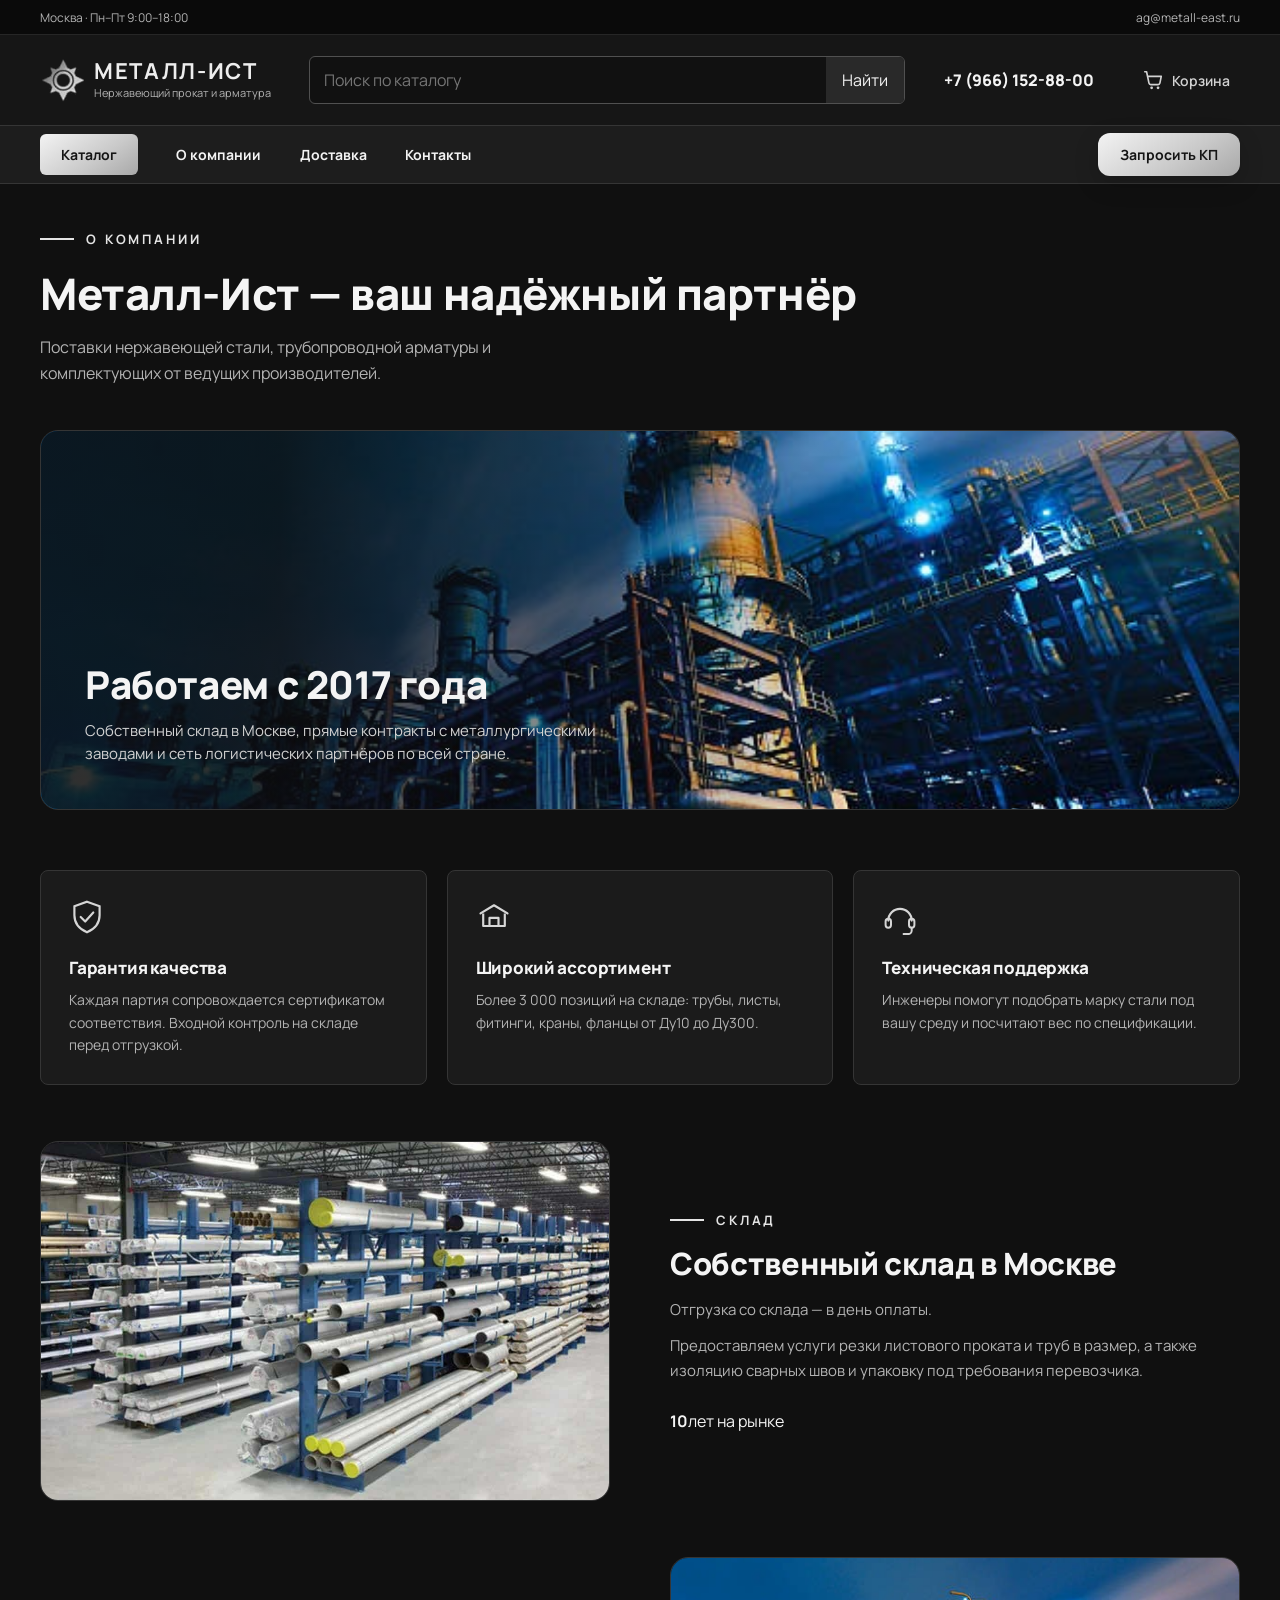
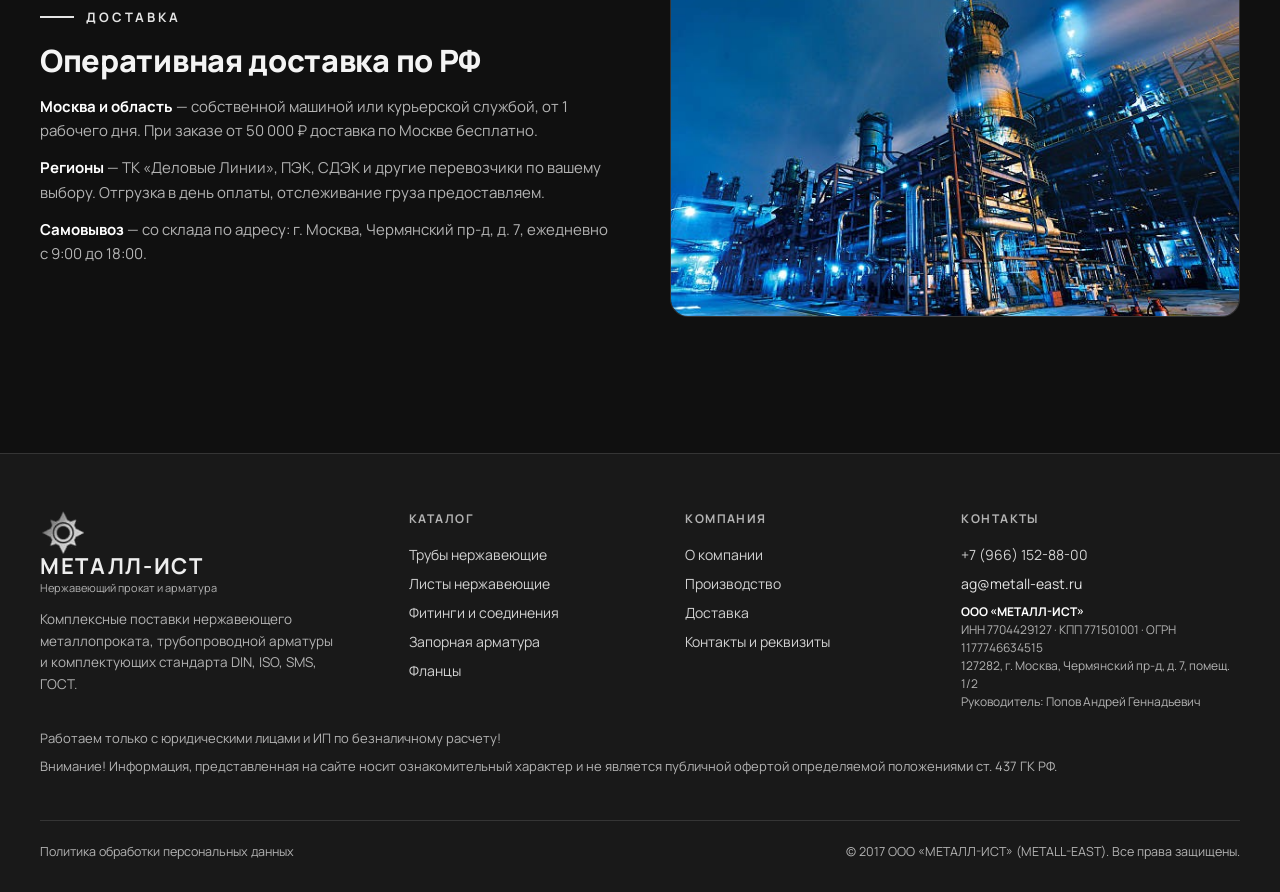
==== about.html @ 7d37d030 "Show shutoff valve subcategory folders on section page" ====
<!DOCTYPE html>
<html lang="ru">
<head>
<meta charset="UTF-8">
<meta name="viewport" content="width=device-width, initial-scale=1.0">
<title>О компании — МЕТАЛЛ-ИСТ</title>
<meta name="description" content="Металл-Ист — поставщик нержавеющей стали и трубопроводной арматуры с 2016 года. Склад в Москве, доставка по всей России.">
<link rel="preconnect" href="https://fonts.googleapis.com">
<link href="https://fonts.googleapis.com/css2?family=Inter:wght@400;500;600;700;800&family=Manrope:wght@400;500;600;700;800&display=swap" rel="stylesheet">
<link rel="stylesheet" href="css/style.css?v=tube-photos-20">
</head>
<body>
<div id="site-header"></div>

<div class="page">
  <div class="container">
    <div class="page-head">
      <div class="eyebrow">О компании</div>
      <h1>Металл-Ист — ваш надёжный партнёр</h1>
      <p>Поставки нержавеющей стали, трубопроводной арматуры и комплектующих от ведущих производителей.</p>
    </div>

    <div class="about-hero">
      <img src="img/plant.jpg" alt="Производство">
      <div class="ah-text">
        <h2>Работаем с 2017 года</h2>
        <p>Собственный склад в Москве, прямые контракты с металлургическими заводами и сеть логистических партнёров по всей стране.</p>
      </div>
    </div>

    <div class="values-grid">
      <div class="value-card">
        <svg width="36" height="36" viewBox="0 0 40 40" fill="none"><path d="M20 3l14 5v10c0 9-6 15.5-14 19C12 33.5 6 27 6 18V8l14-5z" stroke="#d6d6d6" stroke-width="2.4"/><path d="M13 20l5 5 9-10" stroke="#d6d6d6" stroke-width="2.4" stroke-linecap="round" stroke-linejoin="round"/></svg>
        <h3>Гарантия качества</h3>
        <p>Каждая партия сопровождается сертификатом соответствия. Входной контроль на складе перед отгрузкой.</p>
      </div>
      <div class="value-card">
        <svg width="36" height="36" viewBox="0 0 40 40" fill="none"><path d="M5 16L20 7l15 9" stroke="#d6d6d6" stroke-width="2.4" stroke-linecap="round" stroke-linejoin="round"/><path d="M8 16v14h24V16" stroke="#d6d6d6" stroke-width="2.4" stroke-linejoin="round"/><path d="M15 30v-9h10v9" stroke="#d6d6d6" stroke-width="2.4" stroke-linejoin="round"/></svg>
        <h3>Широкий ассортимент</h3>
        <p>Более 3 000 позиций на складе: трубы, листы, фитинги, краны, фланцы от Ду10 до Ду300.</p>
      </div>
      <div class="value-card">
        <svg width="36" height="36" viewBox="0 0 40 40" fill="none"><path d="M7 24a13 13 0 0 1 26 0" stroke="#d6d6d6" stroke-width="2.4" stroke-linecap="round"/><rect x="4" y="22" width="6" height="10" rx="3" fill="none" stroke="#d6d6d6" stroke-width="2.2"/><rect x="30" y="22" width="6" height="10" rx="3" fill="none" stroke="#d6d6d6" stroke-width="2.2"/><path d="M33 32v3a4 4 0 0 1-4 4h-5" stroke="#d6d6d6" stroke-width="2.2" stroke-linecap="round"/></svg>
        <h3>Техническая поддержка</h3>
        <p>Инженеры помогут подобрать марку стали под вашу среду и посчитают вес по спецификации.</p>
      </div>
    </div>

    <div class="two-col" id="production">
      <img src="img/warehouse.jpg" alt="Склад Металл-Ист">
      <div>
        <div class="eyebrow">Склад</div>
        <h2 style="margin-top:16px">Собственный склад в Москве</h2>
        <p>Отгрузка со склада — в день оплаты.</p>
        <p>Предоставляем услуги резки листового проката и труб в размер, а также изоляцию сварных швов и упаковку под требования перевозчика.</p>
        <div class="stats" style="margin-top:26px">
          <div class="stat"><b>10</b><span>лет на рынке</span></div>
        </div>
      </div>
    </div>

    <div class="two-col" id="delivery">
      <div>
        <div class="eyebrow">Доставка</div>
        <h2 style="margin-top:16px">Оперативная доставка по РФ</h2>
        <p><b style="color:#fff">Москва и область</b> — собственной машиной или курьерской службой, от 1 рабочего дня. При заказе от 50 000 ₽ доставка по Москве бесплатно.</p>
        <p><b style="color:#fff">Регионы</b> — ТК «Деловые Линии», ПЭК, СДЭК и другие перевозчики по вашему выбору. Отгрузка в день оплаты, отслеживание груза предоставляем.</p>
        <p><b style="color:#fff">Самовывоз</b> — со склада по адресу: г. Москва, Чермянский пр-д, д. 7, ежедневно с 9:00 до 18:00.</p>
      </div>
      <img src="img/plant.jpg" alt="Логистика">
    </div>
  </div>
</div>

<div id="site-footer"></div>
<script src="js/data.js?v=valve-folders-25"></script>
<script src="js/layout.js?v=consent-19"></script>
<script src="js/main.js?v=consent-19"></script>
</body>
</html>
---- css/style.css ----
:root {
  --bg: #101010;
  --bg2: #191919;
  --panel: #1b1b1b;
  --line: #353535;
  --accent: #e4e4e4;
  --accent-dark: #ababab;
  --text: #f4f4f4;
  --muted: #b3b3b3;
  --radius: 8px;
  --btn-grad: linear-gradient(145deg, #f3f3f3, #c9c9c9 60%, #a8a8a8);
  --btn-text: #151515;
  --glow: rgba(0, 0, 0, .18);
  --glow-hover: rgba(255, 255, 255, .1);
  --card-hover-border: #8e8e8e;
  --hero-glow: rgba(255, 255, 255, .07);
}

/* Базовый сброс */
* { margin: 0; padding: 0; box-sizing: border-box; }
html { scroll-behavior: smooth; }
body {
  font-family: 'Manrope', 'Inter', system-ui, sans-serif;
  background: var(--bg);
  color: var(--text);
  -webkit-font-smoothing: antialiased;
  overflow-x: hidden;
  transition: background-color .3s ease, color .3s ease;
}
a { color: inherit; text-decoration: none; }
ul { list-style: none; }
img { display: block; max-width: 100%; }
.container { max-width: 1400px; margin: 0 auto; padding: 0 40px; }
h1, h2, h3 { font-weight: 800; letter-spacing: -.01em; }

/* ==========================================================================
   HEADER / НАВИГАЦИЯ
   ========================================================================== */
/* Кнопки */
.btn {
  display: inline-flex;
  align-items: center;
  gap: 10px;
  padding: 12px 22px;
  border-radius: 12px;
  font-weight: 700;
  font-size: 14px;
  border: none;
  cursor: pointer;
  transition: transform .2s, box-shadow .2s, background .2s, filter .2s;
  white-space: nowrap;
  font-family: inherit;
}
.btn-blue {
  background: var(--btn-grad);
  color: var(--btn-text);
  box-shadow: 0 8px 24px var(--glow);
}
.btn-blue:hover {
  transform: translateY(-2px);
  box-shadow: 0 12px 32px var(--glow-hover);
  filter: brightness(1.06);
}
.btn-ghost { background: rgba(255, 255, 255, .06); color: var(--text); border: 1px solid var(--line); }
.btn-ghost:hover { background: rgba(255, 255, 255, .12); }
.btn-white { background: #fff; color: #101010; }
.btn-white:hover { transform: translateY(-2px); box-shadow: 0 12px 30px rgba(255, 255, 255, .15); }

/* Корзина */
.cart-link { position: relative; display: flex; align-items: center; gap: 8px; font-size: 14px; font-weight: 600; color: #d2d2d2; padding: 10px; border-radius: 10px; transition: background .2s; }
.cart-link:hover { background: rgba(255, 255, 255, .07); }
.cart-count {
  position: absolute;
  top: 2px; right: 2px;
  min-width: 18px; height: 18px;
  border-radius: 9px;
  background: var(--accent);
  color: var(--btn-text);
  font-size: 11px; font-weight: 800;
  display: flex; align-items: center; justify-content: center;
  padding: 0 5px;
}
.cart-count:empty { display: none; }

/* Типографика страниц */
.page { padding: 46px 0 80px; min-height: 100vh; }
.page-head { margin-bottom: 44px; }
.eyebrow { display: flex; align-items: center; gap: 12px; color: var(--accent); font-size: 13px; font-weight: 700; letter-spacing: .22em; text-transform: uppercase; }
.eyebrow::before { content: ''; width: 34px; height: 2px; background: var(--accent); }
.page-head h1 { font-size: clamp(30px, 3.4vw, 48px); margin-top: 16px; }
.page-head p { color: var(--muted); margin-top: 12px; max-width: 560px; line-height: 1.6; }

.about-visual { position: relative; border-radius: 18px; overflow: hidden; height: 430px; border: 1px solid var(--line); }
.about-visual img { width: 100%; height: 100%; object-fit: cover; }
.about-visual::after { content: ''; position: absolute; inset: 0; background: linear-gradient(120deg, rgba(12, 12, 12, .35), transparent 45%, var(--hero-glow)); }
.about-visual .badge { position: absolute; left: 22px; bottom: 22px; z-index: 2; background: rgba(12, 12, 12, .82); backdrop-filter: blur(8px); border: 1px solid var(--line); border-radius: 12px; padding: 14px 18px; }
.badge b { font-size: 15px; }
.badge span { display: block; font-size: 12px; color: var(--muted); margin-top: 2px; }

/* CTA полоса */
.cta-band { padding: 80px 0; background: linear-gradient(120deg, rgba(255, 255, 255, .10), rgba(255, 255, 255, .02)), var(--bg2); border-top: 1px solid var(--line); border-bottom: 1px solid var(--line); }
.cta-inner { display: flex; align-items: center; justify-content: space-between; gap: 32px; flex-wrap: wrap; }
.cta-inner h2 { font-size: clamp(24px, 2.4vw, 34px); max-width: 520px; line-height: 1.2; }

/* ==========================================================================
   СТРАНИЦА КАТАЛОГА (CATALOG.HTML)
   ========================================================================== */
.products-grid { display: grid; grid-template-columns: repeat(3, 1fr); gap: 20px; }
.product-card { border: 1px solid var(--line); border-radius: var(--radius); background: linear-gradient(160deg, rgba(255, 255, 255, .05), rgba(255, 255, 255, .015)); overflow: hidden; display: flex; flex-direction: column; transition: transform .25s, border-color .25s, box-shadow .25s; }
.product-card:hover { transform: translateY(-4px); border-color: var(--card-hover-border); box-shadow: 0 12px 30px rgba(0, 0, 0, .35); }
.product-card .p-img { height: 200px; display: flex; align-items: center; justify-content: center; background: radial-gradient(300px 140px at 50% 60%, rgba(255, 255, 255, .10), transparent 70%), #10161f; padding: 16px; }
.product-card .p-img img { max-height: 100%; object-fit: contain; border-radius: 8px; }
.product-card .p-img img.photo { object-fit: cover; width: 100%; height: 100%; border-radius: 8px; }
.p-body { padding: 18px; display: flex; flex-direction: column; flex: 1; }
.p-cat { font-size: 11px; color: var(--accent); font-weight: 700; text-transform: uppercase; letter-spacing: .1em; transition: color .3s; }
.p-name { font-size: 16px; font-weight: 700; margin: 8px 0 6px; line-height: 1.3; }
.p-spec { font-size: 13px; color: var(--muted); line-height: 1.5; flex: 1; }
.p-foot { display: flex; align-items: center; justify-content: space-between; margin-top: 16px; gap: 10px; }
.p-price { font-size: 18px; font-weight: 800; white-space: nowrap; }
.p-price small { font-size: 12px; color: var(--muted); font-weight: 600; }
.empty { grid-column: 1/-1; text-align: center; color: var(--muted); padding: 60px 0; font-size: 15px; }

/* ==========================================================================
   КАРТОЧКА ТОВАРА (PRODUCT.HTML)
   ========================================================================== */
.product-layout { display: grid; grid-template-columns: 1fr 1fr; gap: 60px; align-items: start; }
.product-gallery { border: 1px solid var(--line); border-radius: 18px; background: radial-gradient(400px 300px at 50% 55%, rgba(255, 255, 255, .08), transparent 70%), #10161f; height: 440px; display: flex; align-items: center; justify-content: center; padding: 30px; }
.product-gallery img { max-height: 100%; object-fit: contain; border-radius: 12px; }
.product-gallery img.photo { object-fit: cover; width: 100%; height: 100%; }
.product-info .p-cat { font-size: 12px; }
.product-info h1 { font-size: clamp(26px, 2.6vw, 38px); margin: 12px 0 14px; line-height: 1.15; }
.product-info > p { color: var(--muted); line-height: 1.65; font-size: 15px; }
.spec-table { width: 100%; border-collapse: collapse; margin: 26px 0; font-size: 14px; }
.spec-table td { padding: 11px 0; border-bottom: 1px solid var(--line); }
.spec-table td:first-child { color: var(--muted); width: 45%; }
.spec-table td:last-child { font-weight: 600; }
.buy-row { display: flex; align-items: center; gap: 16px; flex-wrap: wrap; }
.qty { display: flex; align-items: center; border: 1px solid var(--line); border-radius: 12px; overflow: hidden; }
.qty button { width: 44px; height: 48px; background: rgba(255, 255, 255, .05); border: none; color: #fff; font-size: 20px; cursor: pointer; transition: background .2s; }
.qty button:hover { background: rgba(255, 255, 255, .12); }
.qty input { width: 54px; text-align: center; background: transparent; border: none; color: #fff; font-size: 16px; font-weight: 700; outline: none; font-family: inherit; }
.product-price { font-size: 32px; font-weight: 800; }
.product-price small { font-size: 14px; color: var(--muted); font-weight: 600; }
.back-link { color: var(--muted); font-size: 14px; display: inline-flex; align-items: center; gap: 8px; margin-bottom: 24px; transition: color .2s; }
.back-link:hover { color: #fff; }

/* ==========================================================================
   КОРЗИНА (CART.HTML)
   ========================================================================== */
.cart-layout { display: grid; grid-template-columns: 1fr 380px; gap: 40px; align-items: start; }
.cart-items { display: flex; flex-direction: column; gap: 16px; }
.cart-item { display: grid; grid-template-columns: 96px 1fr auto; gap: 18px; align-items: center; border: 1px solid var(--line); border-radius: var(--radius); padding: 16px; background: var(--panel); }
.cart-item .ci-img { width: 96px; height: 96px; border-radius: 10px; background: #10161f; display: flex; align-items: center; justify-content: center; overflow: hidden; }
.cart-item .ci-img img { max-width: 86%; max-height: 86%; object-fit: contain; }
.ci-name { font-size: 15px; font-weight: 700; }
.ci-spec { font-size: 12.5px; color: var(--muted); margin-top: 4px; }
.ci-price { font-size: 15px; font-weight: 800; margin-top: 8px; white-space: nowrap; }
.ci-controls { display: flex; align-items: center; gap: 14px; }
.ci-controls .qty button { width: 34px; height: 38px; font-size: 16px; }
.ci-controls .qty input { width: 40px; font-size: 14px; }
.ci-remove { background: none; border: none; color: var(--muted); cursor: pointer; font-size: 13px; text-decoration: underline; margin-top: 8px; }
.ci-remove:hover { color: #ff6b6b; }
.cart-summary { border: 1px solid var(--line); border-radius: var(--radius); padding: 26px; background: var(--panel); position: sticky; top: 104px; }
.cart-summary h3 { font-size: 18px; margin-bottom: 18px; }
.sum-row { display: flex; justify-content: space-between; font-size: 14px; color: #d2d2d2; padding: 9px 0; }
.sum-row.total { border-top: 1px solid var(--line); margin-top: 10px; padding-top: 16px; font-size: 18px; font-weight: 800; color: #fff; }
.cart-empty { text-align: center; padding: 80px 0; color: var(--muted); }
.cart-empty h2 { margin-bottom: 12px; color: #fff; }

/* ==========================================================================
   О КОМПАНИИ (ABOUT.HTML)
   ========================================================================== */
.about-hero { border-radius: 18px; overflow: hidden; position: relative; height: 380px; margin-bottom: 60px; border: 1px solid var(--line); }
.about-hero img { width: 100%; height: 100%; object-fit: cover; }
.about-hero::after { content: ''; position: absolute; inset: 0; background: linear-gradient(90deg, rgba(12, 12, 12, .85) 20%, transparent 70%); }
.about-hero .ah-text { position: absolute; left: 44px; bottom: 44px; z-index: 2; max-width: 520px; }
.about-hero .ah-text h2 { font-size: clamp(26px, 3vw, 40px); line-height: 1.15; }
.about-hero .ah-text p { color: #d2d2d2; margin-top: 12px; line-height: 1.55; font-size: 15px; }
.values-grid { display: grid; grid-template-columns: repeat(3, 1fr); gap: 20px; margin: 56px 0; }
.value-card { border: 1px solid var(--line); border-radius: var(--radius); padding: 28px; background: var(--panel); }
.value-card h3 { font-size: 17px; margin: 16px 0 10px; }
.value-card p { color: var(--muted); font-size: 14px; line-height: 1.6; }
.two-col { display: grid; grid-template-columns: 1fr 1fr; gap: 60px; align-items: center; margin: 56px 0; }
.two-col img { border-radius: 18px; border: 1px solid var(--line); width: 100%; height: 360px; object-fit: cover; }
.two-col h2 { font-size: clamp(24px, 2.4vw, 34px); margin-bottom: 16px; line-height: 1.2; }
.two-col p { color: var(--muted); line-height: 1.65; font-size: 15px; }
.two-col p + p { margin-top: 12px; }

/* ==========================================================================
   КОНТАКТЫ (CONTACTS.HTML)
   ========================================================================== */
.contacts-grid { display: grid; grid-template-columns: 1fr 1fr; gap: 60px; align-items: start; }
.contact-block { border: 1px solid var(--line); border-radius: var(--radius); padding: 26px; background: var(--panel); margin-bottom: 18px; }
.contact-block h3 { font-size: 12px; margin-bottom: 12px; color: var(--muted); text-transform: uppercase; letter-spacing: .08em; }
.contact-block p, .contact-block a { font-size: 16px; font-weight: 600; line-height: 1.7; display: block; transition: color .2s; }
.contact-block a:hover { color: var(--accent); }
.requisites { font-size: 13px; color: var(--muted); line-height: 1.9; }
.form-card { border: 1px solid var(--line); border-radius: var(--radius); padding: 30px; background: var(--panel); }
.form-card h3 { font-size: 20px; margin-bottom: 6px; }
.form-card > p { color: var(--muted); font-size: 14px; margin-bottom: 20px; }
.field { margin-bottom: 14px; }
.field input, .field textarea { width: 100%; background: rgba(255, 255, 255, .05); border: 1px solid var(--line); border-radius: 10px; padding: 13px 16px; color: var(--text); font-size: 14px; font-family: inherit; outline: none; transition: border-color .2s; }
.field input:focus, .field textarea:focus { border-color: var(--accent); }
.form-note { font-size: 12px; color: var(--muted); margin-top: 12px; line-height: 1.5; }
.form-success { display: none; text-align: center; padding: 20px 0; }
.form-success b { display: block; font-size: 20px; margin: 14px 0 8px; }
.form-success p { color: var(--muted); font-size: 14px; }

/* ==========================================================================
   ПОДВАЛ (FOOTER)
   ========================================================================== */
footer { border-top: 1px solid var(--line); background: var(--bg2); padding: 56px 0 32px; transition: background .3s, border-color .3s; }
.footer-grid { display: grid; grid-template-columns: 1.4fr 1fr 1fr 1.2fr; gap: 44px; }
.footer-grid h4 { font-size: 12px; letter-spacing: .12em; text-transform: uppercase; color: var(--muted); margin-bottom: 18px; font-weight: 700; }
.footer-grid a { display: block; color: #d2d2d2; font-size: 14px; margin-bottom: 10px; transition: color .2s; }
.footer-grid a:hover { color: var(--accent); }
.footer-about p { color: var(--muted); font-size: 13.5px; line-height: 1.6; margin-top: 14px; max-width: 300px; }
.footer-bottom { margin-top: 44px; padding-top: 22px; border-top: 1px solid var(--line); display: flex; justify-content: space-between; gap: 16px; flex-wrap: wrap; color: var(--muted); font-size: 12.5px; }

/* ==========================================================================
   МОДАЛКА И TOAST-УВЕДОМЛЕНИЯ
   ========================================================================== */
.modal { position: fixed; inset: 0; z-index: 200; display: flex; align-items: center; justify-content: center; padding: 20px; visibility: hidden; opacity: 0; transition: opacity .25s, visibility .25s; }
.modal.open { visibility: visible; opacity: 1; }
.modal-backdrop { position: absolute; inset: 0; background: rgba(3, 5, 9, .75); backdrop-filter: blur(6px); }
.modal-box { position: relative; width: 100%; max-width: 440px; background: var(--bg2); border: 1px solid var(--line); border-radius: 18px; padding: 34px; transform: translateY(16px); transition: transform .25s, background .3s; }
.modal.open .modal-box { transform: translateY(0); }
.modal-box h3 { font-size: 22px; margin-bottom: 8px; }
.modal-box > p { color: var(--muted); font-size: 14px; margin-bottom: 22px; }
.modal-close { position: absolute; top: 16px; right: 16px; background: none; border: none; color: var(--muted); cursor: pointer; font-size: 22px; line-height: 1; }
.modal-close:hover { color: #fff; }

.toast { position: fixed; bottom: 28px; left: 50%; transform: translate(-50%, 80px); background: var(--bg2); border: 1px solid var(--line); border-radius: 12px; padding: 14px 22px; font-size: 14px; font-weight: 600; z-index: 300; transition: transform .3s; box-shadow: 0 12px 32px rgba(0, 0, 0, .5); }
.toast.show { transform: translate(-50%, 0); }

/* ==========================================================================
   АДАПТИВНОСТЬ ПОД ЭКРАНЫ
   ========================================================================== */
@media (max-width: 1100px) {
  .footer-grid { grid-template-columns: 1fr 1fr; }
  .products-grid { grid-template-columns: repeat(2, 1fr); }
  .cart-layout { grid-template-columns: 1fr; }
  .cart-summary { position: static; }
}

@media (max-width: 820px) {
  .about-grid, .product-layout, .contacts-grid, .two-col { grid-template-columns: 1fr; gap: 36px; }
  .values-grid { grid-template-columns: 1fr; }
  .container { padding: 0 20px; }
}

@media (max-width: 560px) {
  .footer-grid { grid-template-columns: 1fr; }
  .products-grid { grid-template-columns: 1fr; }
  .cart-item { grid-template-columns: 72px 1fr; }
  .ci-controls { grid-column: 1/-1; justify-content: space-between; }
}

.site-header { background: #161616; }
.service-bar { background: #0a0a0a; border-bottom: 1px solid #262626; }
.service-inner, .brand-row, .nav-row { display: flex; align-items: center; }
.service-inner { justify-content: space-between; min-height: 34px; font-size: 12px; color: var(--muted); }
.brand-row { min-height: 90px; gap: clamp(14px, 3vw, 40px); }
.logo { display: inline-flex; align-items: center; gap: 10px; flex-shrink: 0; }
.logo-mark { width: 44px; height: auto; }
.brand-name { display: grid; gap: 3px; }
.brand-name b { color: #ededed; font-size: 22px; line-height: 1; letter-spacing: .075em; }
.brand-name small { color: var(--muted); font-size: 11px; }
.site-search { display: flex; flex: 1; min-width: 0; border: 1px solid #505050; border-radius: 6px; overflow: hidden; background: #111; }
.site-search:focus-within { outline: 2px solid var(--accent); outline-offset: 2px; }
.site-search input, .site-search button { border: 0; font: inherit; }
.site-search input { min-width: 0; width: 100%; padding: 12px 14px; background: transparent; color: var(--text); }
.site-search input:focus { outline: none; }
.site-search button { padding: 0 16px; background: #292929; color: var(--text); cursor: pointer; }
.sales-phone { white-space: nowrap; font-weight: 800; }
.nav-bar { border-block: 1px solid var(--line); background: #1d1d1d; }
.nav-row { gap: clamp(16px, 3vw, 40px); min-height: 57px; }
.nav-row a { font-size: 14px; font-weight: 700; }
.nav-row a:hover, .range-head a:hover { text-decoration: underline; text-underline-offset: 5px; }
.nav-row .nav-catalog { background: var(--btn-grad); color: var(--btn-text); padding: 11px 21px; border-radius: 6px; }
.nav-row button { margin-left: auto; }
.site-header .cart-link { flex-shrink: 0; }

.home { padding-top: 26px; }
.home-top { display: grid; grid-template-columns: 225px minmax(0, 1fr); gap: 20px; }
.category-menu { border: 1px solid var(--line); border-radius: var(--radius); background: var(--panel); align-self: start; overflow: hidden; }
.category-menu h2 { padding: 17px; font-size: 15px; background: #252525; }
.category-menu a { display: flex; justify-content: space-between; gap: 8px; align-items: center; padding: 15px 17px; border-top: 1px solid var(--line); font-size: 14px; }
.category-menu a:hover { background: #2a2a2a; }
.category-menu a span { color: var(--muted); }
.steel-hero { min-height: 365px; display: grid; align-items: center; position: relative; isolation: isolate; overflow: hidden; border: 1px solid var(--line); border-radius: var(--radius); background: #181818; }
.steel-hero::before { content: ''; position: absolute; inset: 0; z-index: -1; background: linear-gradient(90deg,#101010 6%,rgba(16,16,16,.94) 31%,rgba(16,16,16,.53) 58%,rgba(16,16,16,.02) 100%), url('../img/hero-pipes.jpg') right center / cover no-repeat; }
.steel-hero-copy { max-width: 630px; padding: 38px clamp(22px, 4.2vw, 58px); }
.steel-hero h1 { font-size: clamp(34px, 4.1vw, 58px); line-height: 1.06; letter-spacing: -.04em; }
.steel-hero p { margin-top: 18px; max-width: 410px; color: #d4d4d4; line-height: 1.6; }
.steel-actions { display: flex; flex-wrap: wrap; gap: 10px; margin-top: 25px; }
.range { margin-top: 40px; }
.range-head { display: flex; justify-content: space-between; align-items: baseline; gap: 12px; margin-bottom: 16px; }
.range-head h2, .home-quote h2 { font-size: clamp(22px, 3vw, 34px); }
.range-head a { white-space: nowrap; font-size: 13px; color: var(--muted); }
.range-grid { display: grid; grid-template-columns: repeat(5, minmax(0, 1fr)); gap: 12px; }
.range-grid a { display: grid; grid-template-columns: 1fr auto; align-items: center; overflow: hidden; border: 1px solid var(--line); border-radius: var(--radius); background: var(--panel); }
.range-grid a:hover { border-color: var(--card-hover-border); }
.range-grid img { grid-column: 1 / -1; width: 100%; aspect-ratio: 1.65; object-fit: cover; border-bottom: 1px solid var(--line); }
.range-grid strong { padding: 14px 12px; }
.range-grid span { padding-right: 12px; color: var(--muted); }
.home-quote { display: flex; justify-content: space-between; align-items: center; gap: 20px; padding-block: 32px 46px; margin-top: 22px; }
.home-quote p { margin-top: 8px; color: var(--muted); line-height: 1.55; }

@media (max-width: 940px) {
  .cart-label { display: none; }
  .home-top { grid-template-columns: 190px minmax(0, 1fr); }
  .range-grid { grid-template-columns: repeat(3, minmax(0, 1fr)); }
}
@media (max-width: 690px) {
  .brand-row { display: grid; grid-template-columns: 1fr auto auto; gap: 8px; padding-block: 14px; }
  .brand-name b { font-size: 16px; }
  .brand-name small { display: none; }
  .logo-mark { width: 33px; }
  .sales-phone { font-size: 12px; }
  .site-search { grid-row: 2; grid-column: 1 / -1; }
  .nav-row { flex-wrap: wrap; gap: 12px 16px; padding-block: 10px; }
  .nav-row a { font-size: 12px; }
  .nav-row .nav-catalog { padding: 8px 12px; }
  .nav-row button { display: none; }
  .home-top { display: block; }
  .category-menu { display: none; }
  .steel-hero { min-height: 330px; }
  .steel-hero::before { background-position: center, 65% center; }
  .range-grid { grid-template-columns: repeat(2, minmax(0, 1fr)); }
  .home-quote { align-items: flex-start; flex-direction: column; }
}
@media (max-width: 365px) {
  .brand-row { grid-template-columns: 1fr auto; }
  .sales-phone { display: none; }
  .service-inner { font-size: 10px; }
}

.catalog-page { padding-top: 25px; }
.catalog-crumbs { display: flex; gap: 10px; margin-bottom: 20px; color: var(--muted); font-size: 13px; flex-wrap: wrap; }
.catalog-crumbs a:hover { color: var(--text); }
.catalog-layout { display: grid; grid-template-columns: 235px minmax(0, 1fr); align-items: start; gap: 22px; }
.catalog-sidebar { display: grid; gap: 16px; }
.catalog-sidebar [aria-current="page"], .catalog-types [aria-current="page"] { background: #383838; color: var(--text); font-weight: 800; }
.catalog-sidebar .catalog-subnav { padding: 10px 14px 10px 25px; font-size: 13px; }
.filters { display: grid; gap: 8px; padding: 16px; background: var(--panel); border: 1px solid var(--line); border-radius: var(--radius); }
.filters h2 { font-size: 15px; margin-bottom: 3px; }
.filters label, .catalog-controls label { color: var(--muted); font-size: 12px; }
.filters input, .catalog-page select { min-width: 0; padding: 9px; border: 1px solid #505050; border-radius: 5px; background: #151515; color: var(--text); color-scheme: dark; font: inherit; font-size: 13px; }
.filters button { justify-content: center; margin-top: 6px; padding-inline: 10px; }
.catalog-results .page-head { margin-bottom: 18px; }
.catalog-results .page-head h1 { margin-top: 0; font-size: clamp(27px, 3.3vw, 44px); }
.catalog-results .page-head p { margin-top: 6px; }
.catalog-sections { display: grid; grid-template-columns: repeat(3, minmax(0, 1fr)); gap: 9px; margin-bottom: 20px; }
.catalog-sections:empty { display: none; }
.catalog-types { display: flex; flex-wrap: wrap; }
.catalog-types a { padding: 8px 12px; border: 1px solid var(--line); border-radius: 5px; font-size: 13px; }
.catalog-types a:hover { border-color: var(--card-hover-border); }
.catalog-toolbar, .catalog-controls, .catalog-view { display: flex; align-items: center; gap: 9px; flex-wrap: wrap; }
.catalog-toolbar { justify-content: space-between; padding-block: 10px; border-top: 1px solid var(--line); color: var(--muted); font-size: 13px; }
.catalog-view { gap: 2px; padding: 2px; border: 1px solid var(--line); border-radius: 5px; }
.catalog-view button { color: var(--muted); background: transparent; border: 0; padding: 6px 9px; cursor: pointer; font: inherit; }
.catalog-view [aria-pressed="true"] { background: var(--accent); color: #151515; border-radius: 3px; }
.catalog-results .products-grid { gap: 10px; }
.catalog-results .p-img { background: #151515; }
.catalog-product-details .p-name { display: block; }
.catalog-product-details .p-name:hover { text-decoration: underline; }
.catalog-stock { font-size: 12px; color: var(--muted); margin-top: 6px; }
.catalog-results .p-foot { flex-wrap: wrap; }
.catalog-results .p-foot button { padding: 8px 12px; }
.catalog-results .catalog-list { grid-template-columns: minmax(0, 1fr); }
.catalog-list .product-card { display: grid; grid-template-columns: 116px minmax(0, 1fr); }
.catalog-list .product-card:hover { transform: none; }
.catalog-list .product-card .p-img { height: auto; min-height: 108px; padding: 8px; }
.catalog-list .p-img img { max-height: 105px; }
.catalog-list .p-body { display: grid; grid-template-columns: minmax(0, 1fr) auto; align-items: center; gap: 14px; padding: 12px 16px; }
.catalog-list .p-name { margin-block: 4px; }
.catalog-list .p-foot { justify-content: end; margin-top: 0; }

@media (max-width: 1020px) {
  .catalog-layout { grid-template-columns: 195px minmax(0, 1fr); }
}
@media (max-width: 750px) {
  .catalog-layout { grid-template-columns: minmax(0, 1fr); }
  .catalog-sidebar > .category-menu { display: none; }
  .filters { grid-template-columns: minmax(0, 1fr); }
}
@media (max-width: 540px) {
  .catalog-list .product-card { grid-template-columns: 82px minmax(0, 1fr); }
  .catalog-list .p-body { grid-template-columns: minmax(0, 1fr); gap: 8px; padding: 10px; }
  .catalog-list .p-foot { justify-content: space-between; }
}

.tube-reference-link { margin-bottom: 18px; }
.tube-reference-link a, .tube-reference-source a { text-decoration: underline; text-underline-offset: 4px; }
.tube-reference .page-head { margin-bottom: 24px; }
.tube-picker { grid-template-columns: minmax(0, 2fr) repeat(2, minmax(0, 1fr)) auto; align-items: end; }
.tube-picker label { display: grid; gap: 7px; min-width: 0; }
.tube-picker select { width: 100%; padding: 10px 8px; color: var(--text); background: #151515; border: 1px solid #505050; border-radius: 5px; font: inherit; color-scheme: dark; }
.tube-picker button:disabled { opacity: .5; cursor: default; }
.tube-reference-source { margin: 16px 0; color: var(--muted); font-size: 13px; }
.tube-reference-table caption { padding: 10px 0; text-align: left; font-weight: 700; }
.tube-reference-table th { border-bottom: 1px solid var(--line); text-align: left; padding: 10px; }
.tube-reference-table td { line-height: 1.6; }
@media (max-width: 850px) {
  .tube-picker { grid-template-columns: repeat(2, minmax(0, 1fr)); }
  .tube-picker label:first-child { grid-column: 1 / -1; }
}
@media (max-width: 440px) {
  .tube-picker { grid-template-columns: minmax(0, 1fr); }
}

.catalog-layout[hidden] { display: none; }
.catalog-overview-heading { display: flex; justify-content: space-between; align-items: center; gap: 12px; margin-bottom: 24px; }
.catalog-overview-heading h1 { font-size: clamp(34px, 4vw, 54px); line-height: 1.05; }
.catalog-overview-grid { display: grid; grid-template-columns: repeat(3, minmax(0, 1fr)); gap: 16px; }
.catalog-category { display: grid; grid-template-columns: minmax(0, 1fr) auto; align-items: start; gap: 14px; padding: 22px; border: 1px solid var(--line); border-radius: var(--radius); background: var(--panel); }
.catalog-category:hover { border-color: var(--card-hover-border); }
.catalog-category h2 { font-size: 19px; line-height: 1.25; }
.catalog-category-content p { margin: 5px 0 13px; color: var(--muted); font-size: 12px; }
.catalog-category ul { display: grid; gap: 7px; font-size: 14px; color: var(--muted); }
.catalog-category a:hover { color: var(--text); text-decoration: underline; text-underline-offset: 4px; }
.catalog-category-photo img { width: clamp(62px, 7vw, 96px); height: auto; aspect-ratio: 1; object-fit: cover; border-radius: 50%; border: 1px solid var(--line); }
.catalog-size-link { display: flex; justify-content: space-between; align-items: center; gap: 14px; margin-top: 18px; padding: 18px 22px; border: 1px solid var(--line); border-radius: var(--radius); background: var(--bg2); }
.catalog-size-link:hover { border-color: var(--card-hover-border); }
.catalog-size-link small { display: block; margin-top: 5px; color: var(--muted); }
@media (max-width: 1020px) { .catalog-overview-grid { grid-template-columns: repeat(2, minmax(0, 1fr)); } }
@media (max-width: 620px) {
  .catalog-overview-grid { grid-template-columns: minmax(0, 1fr); }
  .catalog-category { padding: 18px; }
  .catalog-category-photo img { width: 76px; }
  .catalog-overview-heading .btn { padding: 8px 11px; }
}

.catalog-folders-only .filters,
.catalog-folders-only .catalog-toolbar,
.catalog-folders-only .products-grid { display: none; }

.catalog-folders.catalog-overview-grid { gap: 12px; }
.catalog-folder {
  display: grid;
  grid-template-columns: auto minmax(0, 1fr) auto;
  align-items: center;
  gap: 12px;
  min-height: 88px;
  padding: 16px;
  background: var(--panel);
  border: 1px solid var(--line);
  border-radius: var(--radius);
}
.catalog-folder:hover, .catalog-folder:focus-visible { border-color: var(--card-hover-border); }
.catalog-folder svg, .catalog-folder span { color: var(--muted); }
.catalog-folder strong { font-size: 14px; line-height: 1.35; }

.catalog-nav-toggle {
  display: flex;
  justify-content: space-between;
  align-items: center;
  gap: 8px;
  width: 100%;
  padding: 15px 17px;
  border: 0;
  border-top: 1px solid var(--line);
  background: transparent;
  color: inherit;
  font: inherit;
  font-size: 14px;
  font-weight: 500;
  text-align: left;
  cursor: pointer;
}
.catalog-nav-toggle.is-current { background: #383838; font-weight: 800; }
.catalog-nav-toggle:hover { background: #444; }
.catalog-nav-toggle span { color: var(--muted); }
.catalog-nav-toggle[aria-expanded="true"] span { transform: rotate(90deg); }
.catalog-nav-subfolders[hidden] { display: none; }

.nav-row { position: relative; }
.nav-catalog-wrap { display: flex; align-items: center; align-self: stretch; }
.nav-catalog-panel {
  position: absolute;
  z-index: 20;
  top: 100%;
  left: 16px;
  right: 16px;
  max-height: min(65vh, 540px);
  overflow: auto;
  padding: 20px;
  background: #1d1d1d;
  border: 1px solid var(--line);
  border-radius: 8px;
  box-shadow: 0 12px 24px #0008;
}
.nav-catalog-panel[hidden] { display: none; }
.nav-catalog-grid { display: grid; grid-template-columns: repeat(5, minmax(0, 1fr)); gap: 18px; }
.nav-catalog-group ul { display: grid; gap: 9px; margin: 12px 0 0; padding: 0; list-style: none; }
.nav-catalog-group li a { color: var(--muted); font-weight: 500; }
.nav-catalog-all { display: inline-block; margin-top: 18px; }
@media (max-width: 940px) {
  .nav-catalog-grid { grid-template-columns: repeat(3, minmax(0, 1fr)); }
}
@media (max-width: 600px) {
  .nav-catalog-grid { grid-template-columns: repeat(2, minmax(0, 1fr)); }
  .nav-catalog-panel { padding: 14px; }
}

.personal-consent { margin: 12px 0; color: var(--muted); font-size: 13px; line-height: 1.5; }
.personal-consent label { display: flex; align-items: flex-start; gap: 8px; margin-bottom: 4px; color: var(--text); }
.personal-consent input { flex: 0 0 auto; margin-top: 3px; }
.personal-consent a, .personal-document a { text-decoration: underline; text-underline-offset: 3px; }
.personal-document p { max-width: 78ch; margin-bottom: 16px; line-height: 1.65; }
.modal-box { max-height: calc(100dvh - 40px); overflow-y: auto; }
.footer-notices { display: grid; gap: 8px; margin: 18px 0; color: var(--muted); font-size: 13px; line-height: 1.5; }

.catalog-folder-photo { width: 62px; height: 58px; object-fit: contain; }
.range-grid .tube-category-photo { object-fit: contain; background: #151515; }
.product-card .p-img:has(img[src^="img/tube-"]),
.product-gallery:has(img[src^="img/tube-"]),
.cart-item .ci-img:has(img[src^="img/tube-"]) { background: #151515; }

.catalog-folder-with-photo { grid-template-columns: minmax(0, 1fr) auto; }
.catalog-folder-with-photo .catalog-folder-photo {
  grid-column: 1 / -1;
  width: 100%;
  height: 155px;
  background: #151515;
  border-radius: 6px;
}
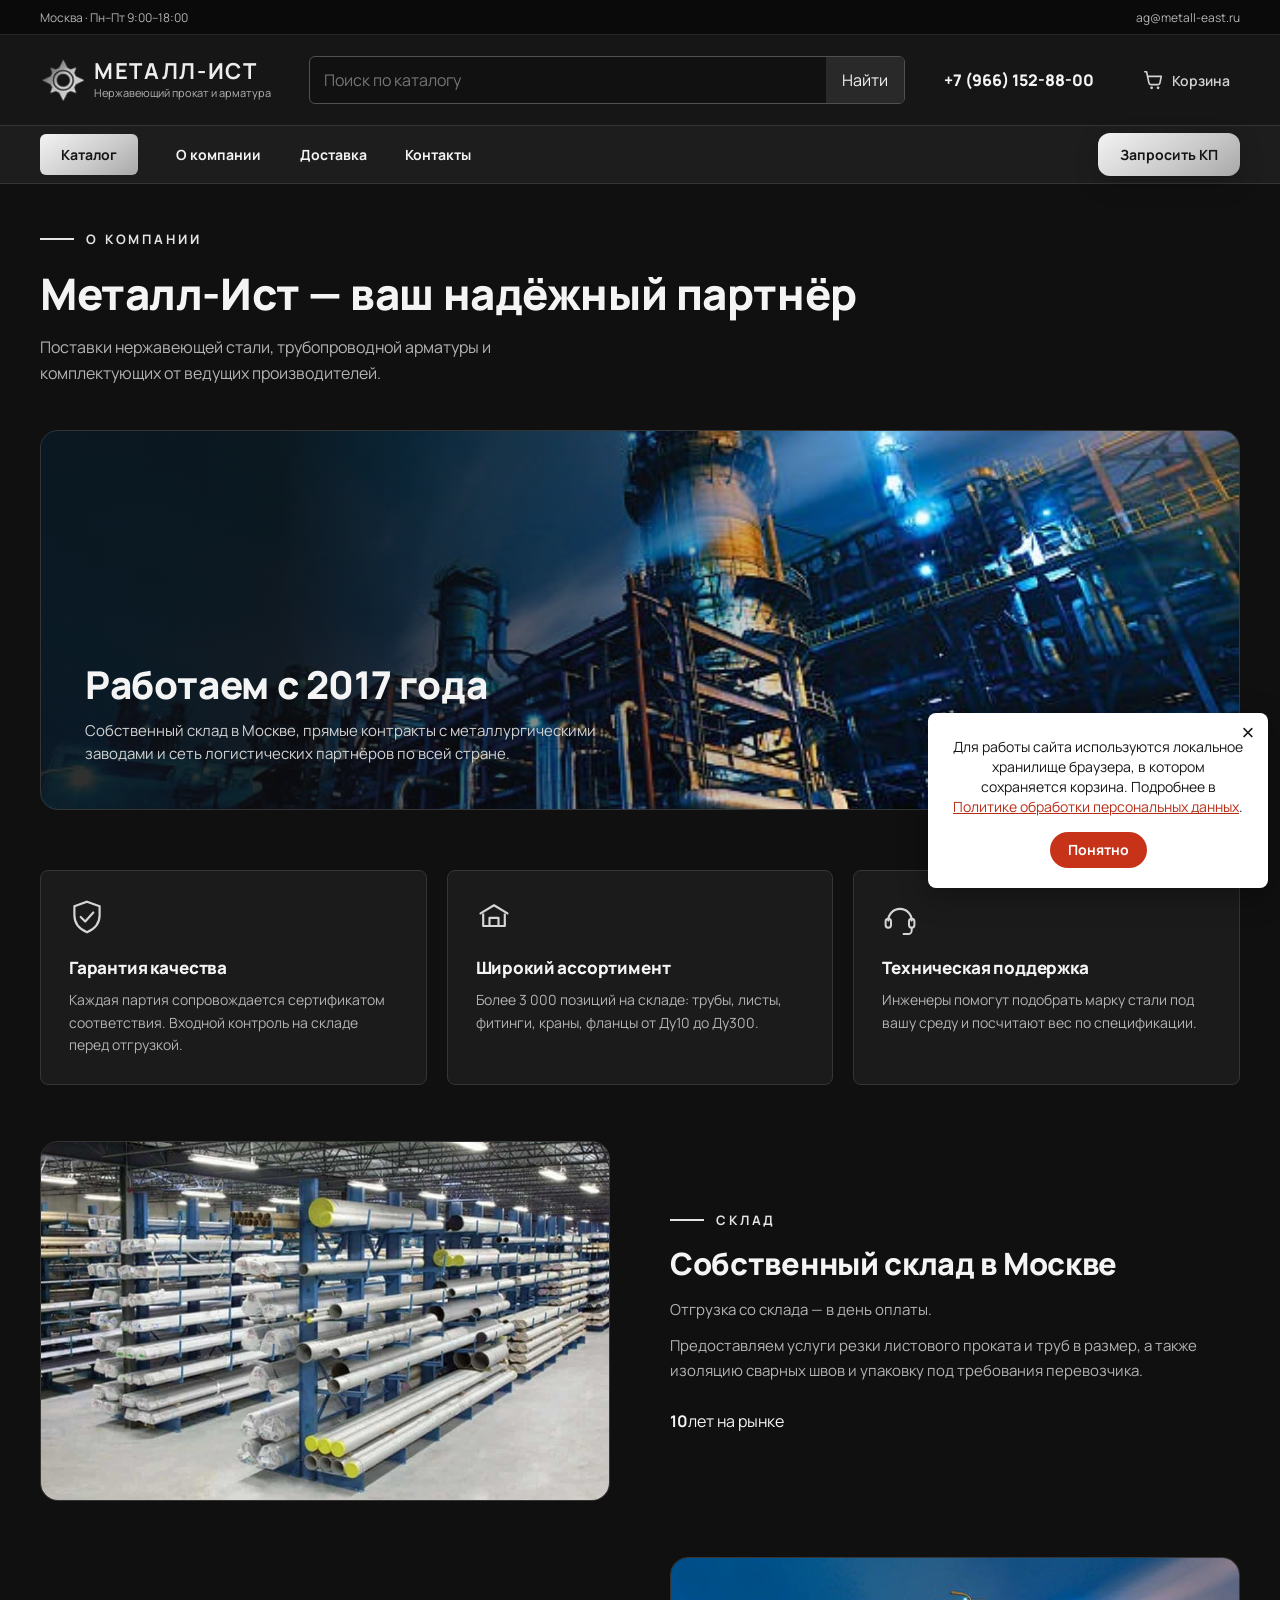
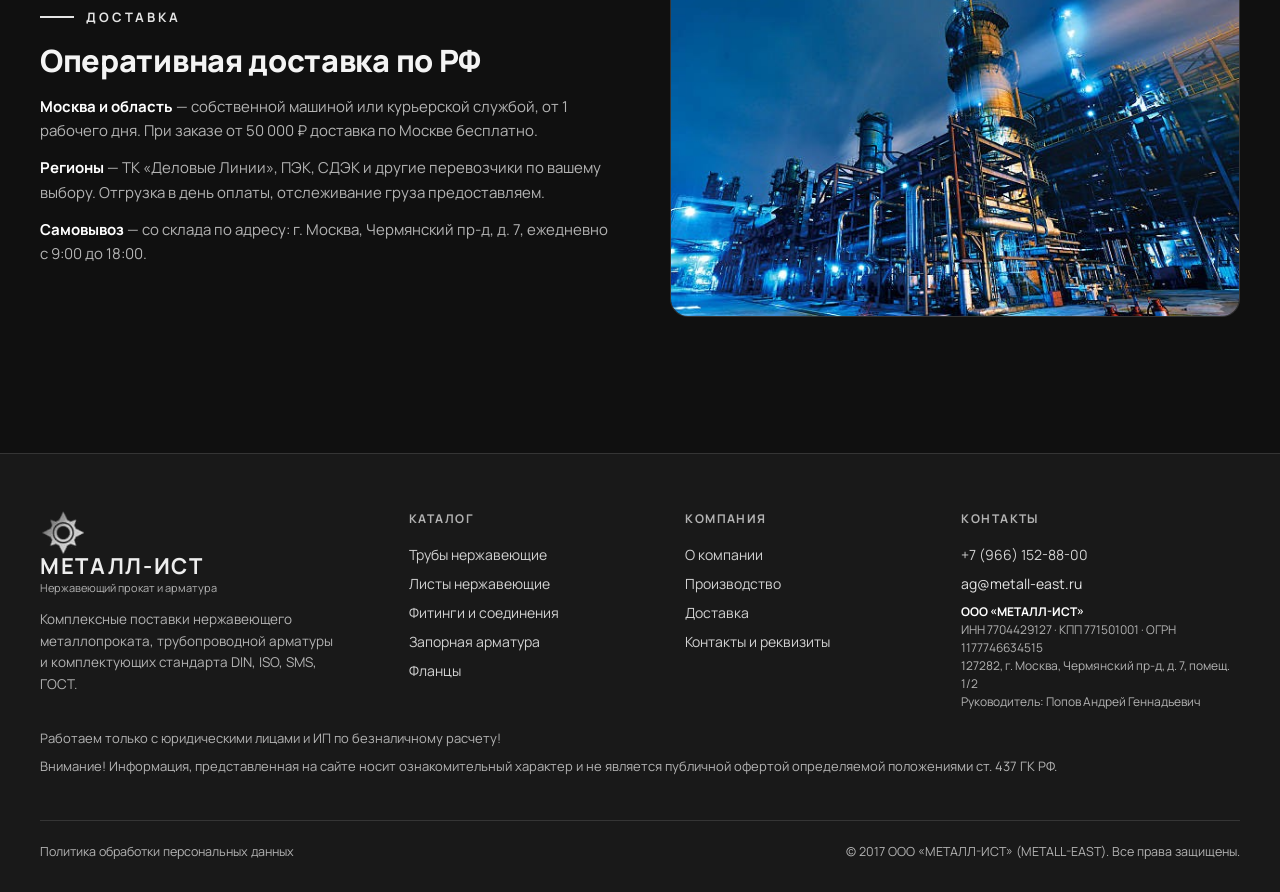
==== commit d71a59e6: "Add dismissible browser storage notice to all pages" ====
--- a/about.html
+++ b/about.html
@@ -7,7 +7,7 @@
 <meta name="description" content="Металл-Ист — поставщик нержавеющей стали и трубопроводной арматуры с 2016 года. Склад в Москве, доставка по всей России.">
 <link rel="preconnect" href="https://fonts.googleapis.com">
 <link href="https://fonts.googleapis.com/css2?family=Inter:wght@400;500;600;700;800&family=Manrope:wght@400;500;600;700;800&display=swap" rel="stylesheet">
-<link rel="stylesheet" href="css/style.css?v=tube-photos-20">
+<link rel="stylesheet" href="css/style.css?v=cookie-notice-39">
 </head>
 <body>
 <div id="site-header"></div>
@@ -73,8 +73,8 @@
 </div>
 
 <div id="site-footer"></div>
-<script src="js/data.js?v=valve-folders-25"></script>
-<script src="js/layout.js?v=consent-19"></script>
+<script src="js/data.js?v=perforated-collage-36"></script>
+<script src="js/layout.js?v=cookie-notice-39"></script>
 <script src="js/main.js?v=consent-19"></script>
 </body>
 </html>
--- a/css/style.css
+++ b/css/style.css
@@ -513,10 +513,24 @@
 .footer-notices { display: grid; gap: 8px; margin: 18px 0; color: var(--muted); font-size: 13px; line-height: 1.5; }
 
 .catalog-folder-photo { width: 62px; height: 58px; object-fit: contain; }
-.range-grid .tube-category-photo { object-fit: contain; background: #151515; }
+.range-grid .range-photo {
+  grid-column: 1 / -1;
+  aspect-ratio: 1.65;
+  overflow: hidden;
+  background: #151515;
+  border-bottom: 1px solid var(--line);
+}
+.range-grid .range-photo img {
+  display: block;
+  height: 100%;
+  object-fit: contain;
+  border-bottom: 0;
+}
+.range-photo-tubes img { transform: translate(-6%, -6%) scale(1.35); }
+.range-photo-sheets img { transform: scale(1.35); }
 .product-card .p-img:has(img[src^="img/tube-"]),
-.product-gallery:has(img[src^="img/tube-"]),
-.cart-item .ci-img:has(img[src^="img/tube-"]) { background: #151515; }
+.product-gallery:has(img[src^="img/tube-"], img[src^="img/stainless-sheets"]),
+.cart-item .ci-img:has(img[src^="img/tube-"], img[src^="img/stainless-sheets"]) { background: #151515; }
 
 .catalog-folder-with-photo { grid-template-columns: minmax(0, 1fr) auto; }
 .catalog-folder-with-photo .catalog-folder-photo {
@@ -526,3 +540,43 @@
   background: #151515;
   border-radius: 6px;
 }
+
+.cookie-notice {
+  position: fixed;
+  right: max(12px, env(safe-area-inset-right));
+  bottom: max(12px, env(safe-area-inset-bottom));
+  z-index: 100;
+  width: min(340px, calc(100% - 24px));
+  padding: 24px 24px 20px;
+  border-radius: 8px;
+  background: #fff;
+  color: #171717;
+  text-align: center;
+  font-size: 14px;
+  line-height: 1.45;
+  box-shadow: 0 8px 30px #0005;
+}
+.cookie-notice a { color: #b92d16; text-decoration: underline; }
+.cookie-notice-close {
+  position: absolute;
+  top: 4px;
+  right: 4px;
+  width: 32px;
+  height: 32px;
+  border: 0;
+  background: transparent;
+  color: inherit;
+  font-size: 22px;
+  cursor: pointer;
+}
+.cookie-notice-ok {
+  margin-top: 14px;
+  padding: 8px 18px;
+  border: 0;
+  border-radius: 24px;
+  background: #c63319;
+  color: #fff;
+  font: inherit;
+  font-weight: 700;
+  cursor: pointer;
+}
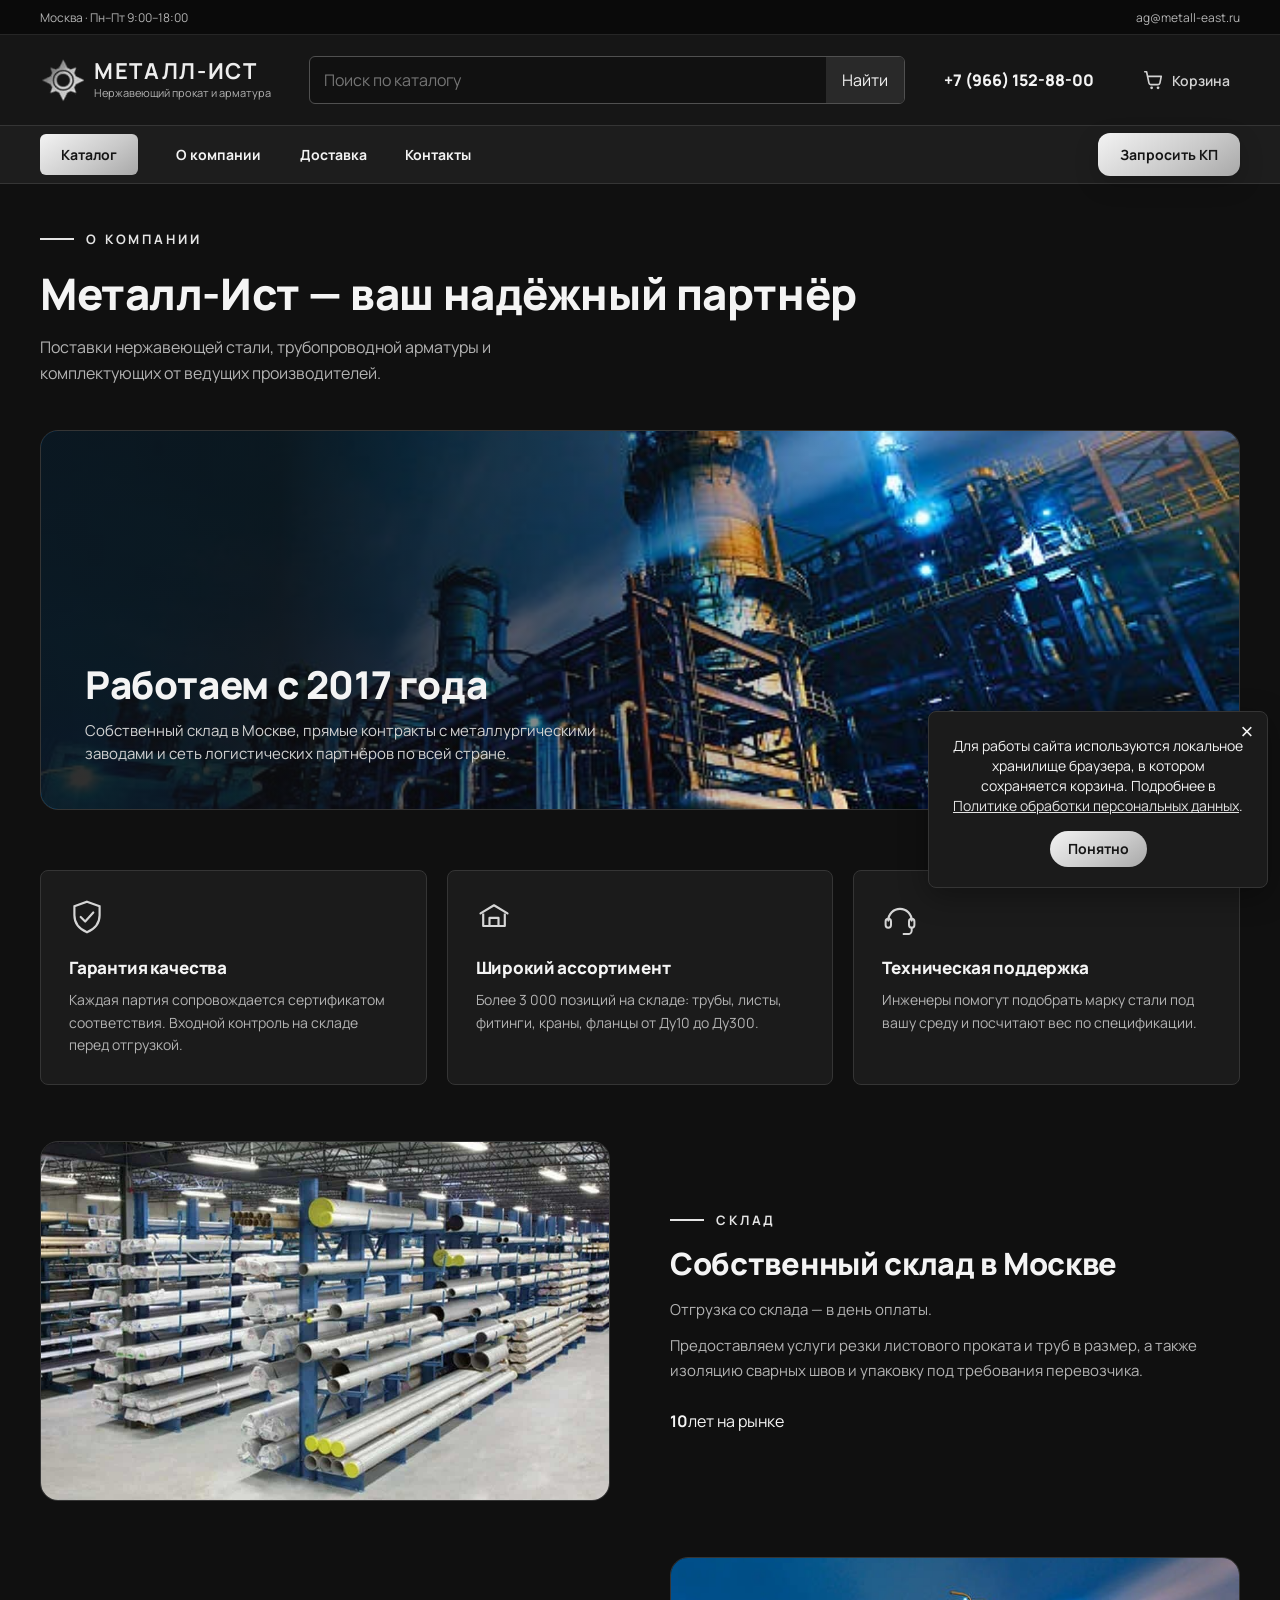
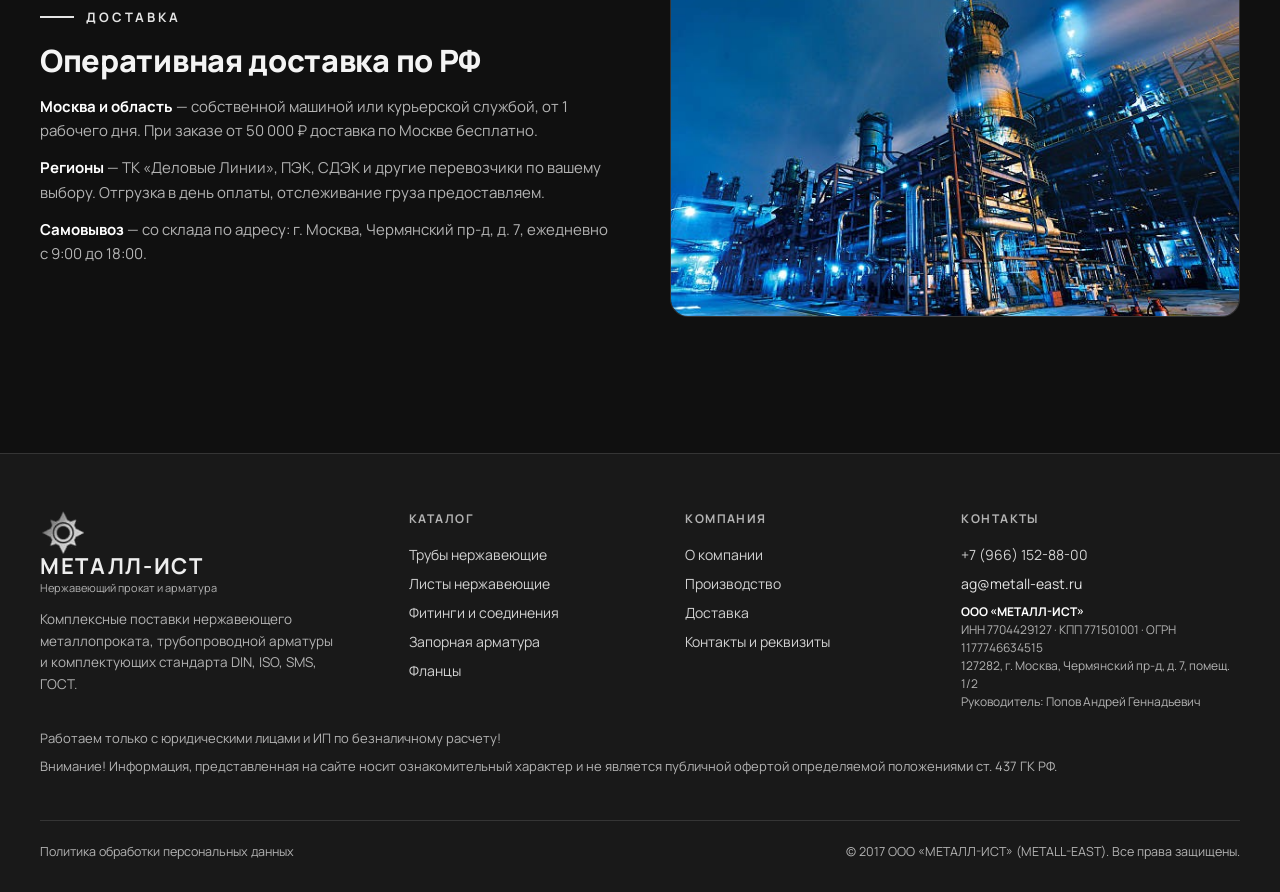
==== commit 4dd15f2a: "Match browser storage notice to storefront colors" ====
--- a/about.html
+++ b/about.html
@@ -7,7 +7,7 @@
 <meta name="description" content="Металл-Ист — поставщик нержавеющей стали и трубопроводной арматуры с 2016 года. Склад в Москве, доставка по всей России.">
 <link rel="preconnect" href="https://fonts.googleapis.com">
 <link href="https://fonts.googleapis.com/css2?family=Inter:wght@400;500;600;700;800&family=Manrope:wght@400;500;600;700;800&display=swap" rel="stylesheet">
-<link rel="stylesheet" href="css/style.css?v=cookie-notice-39">
+<link rel="stylesheet" href="css/style.css?v=notice-theme-40">
 </head>
 <body>
 <div id="site-header"></div>
--- a/css/style.css
+++ b/css/style.css
@@ -548,15 +548,16 @@
   z-index: 100;
   width: min(340px, calc(100% - 24px));
   padding: 24px 24px 20px;
-  border-radius: 8px;
-  background: #fff;
-  color: #171717;
+  border: 1px solid var(--line);
+  border-radius: var(--radius);
+  background: var(--panel);
+  color: var(--text);
   text-align: center;
   font-size: 14px;
   line-height: 1.45;
   box-shadow: 0 8px 30px #0005;
 }
-.cookie-notice a { color: #b92d16; text-decoration: underline; }
+.cookie-notice a { color: var(--accent); text-decoration: underline; }
 .cookie-notice-close {
   position: absolute;
   top: 4px;
@@ -574,8 +575,8 @@
   padding: 8px 18px;
   border: 0;
   border-radius: 24px;
-  background: #c63319;
-  color: #fff;
+  background: var(--btn-grad);
+  color: var(--btn-text);
   font: inherit;
   font-weight: 700;
   cursor: pointer;
